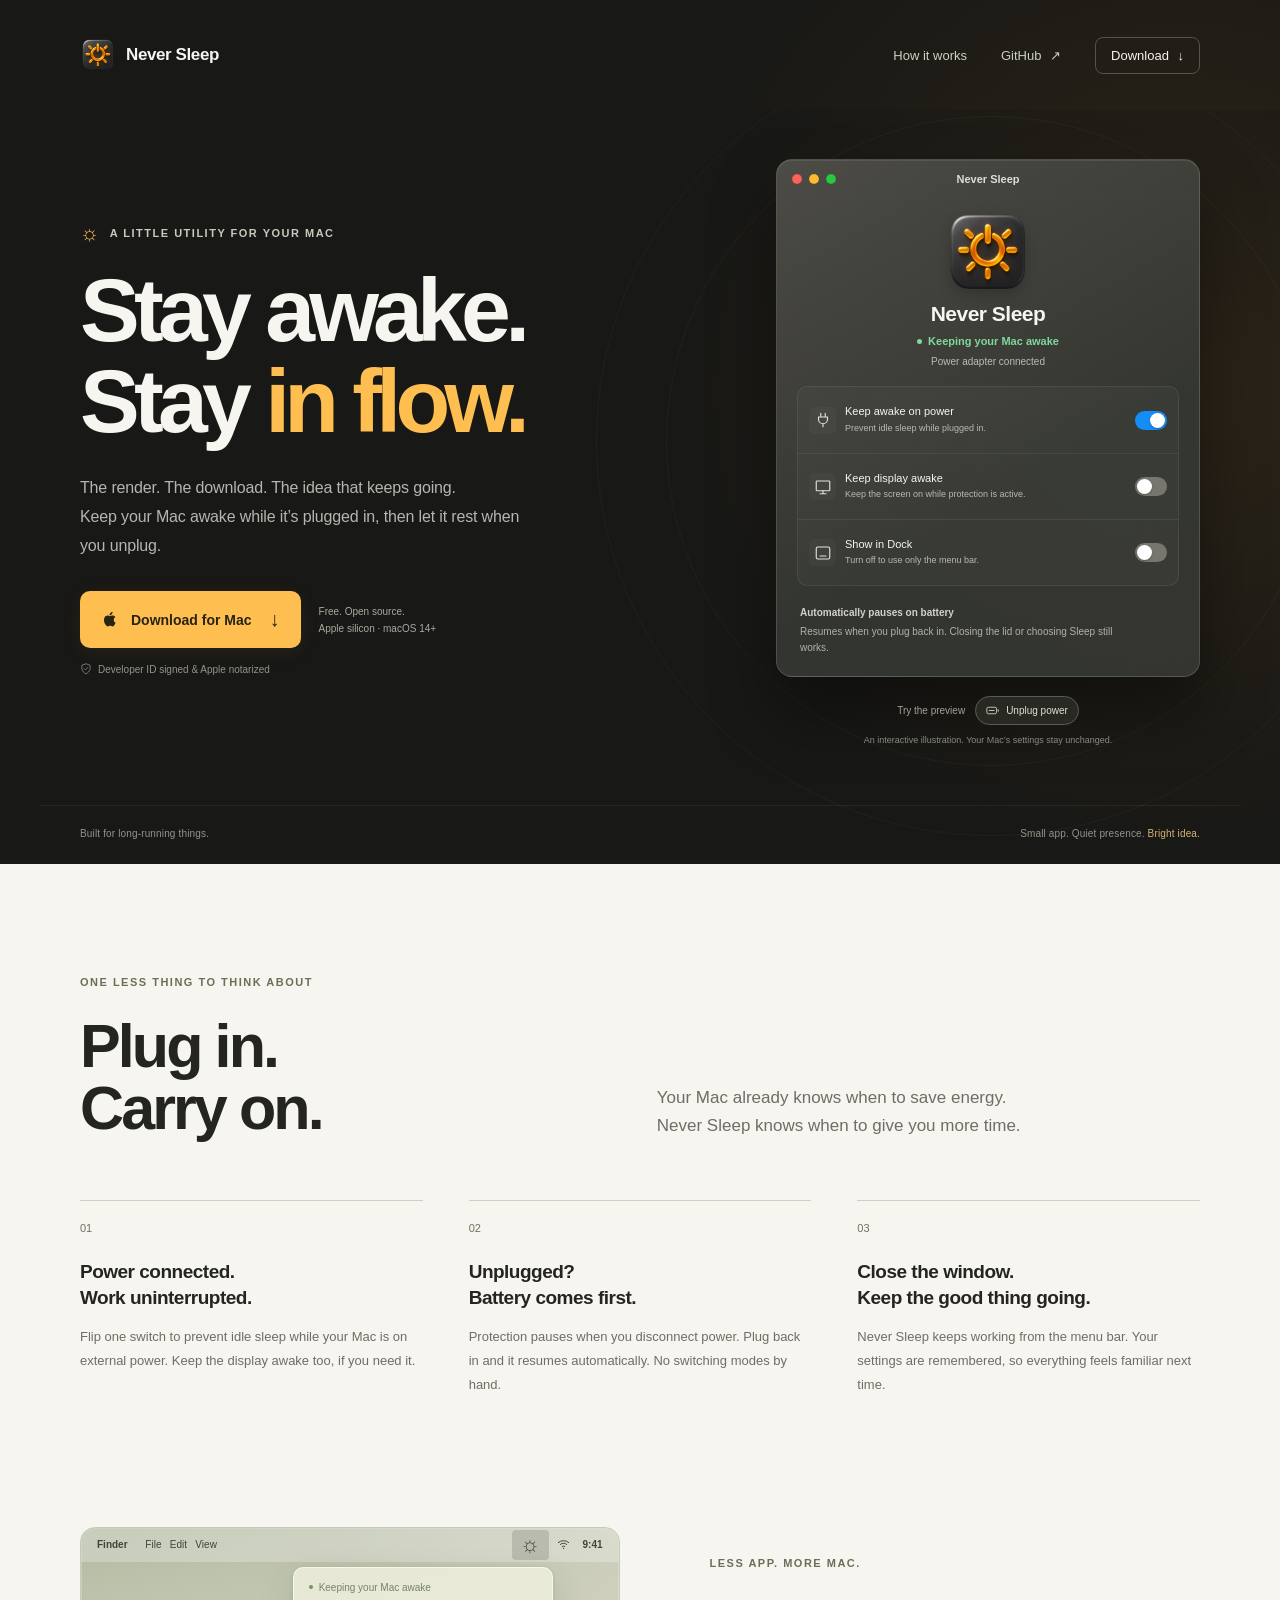
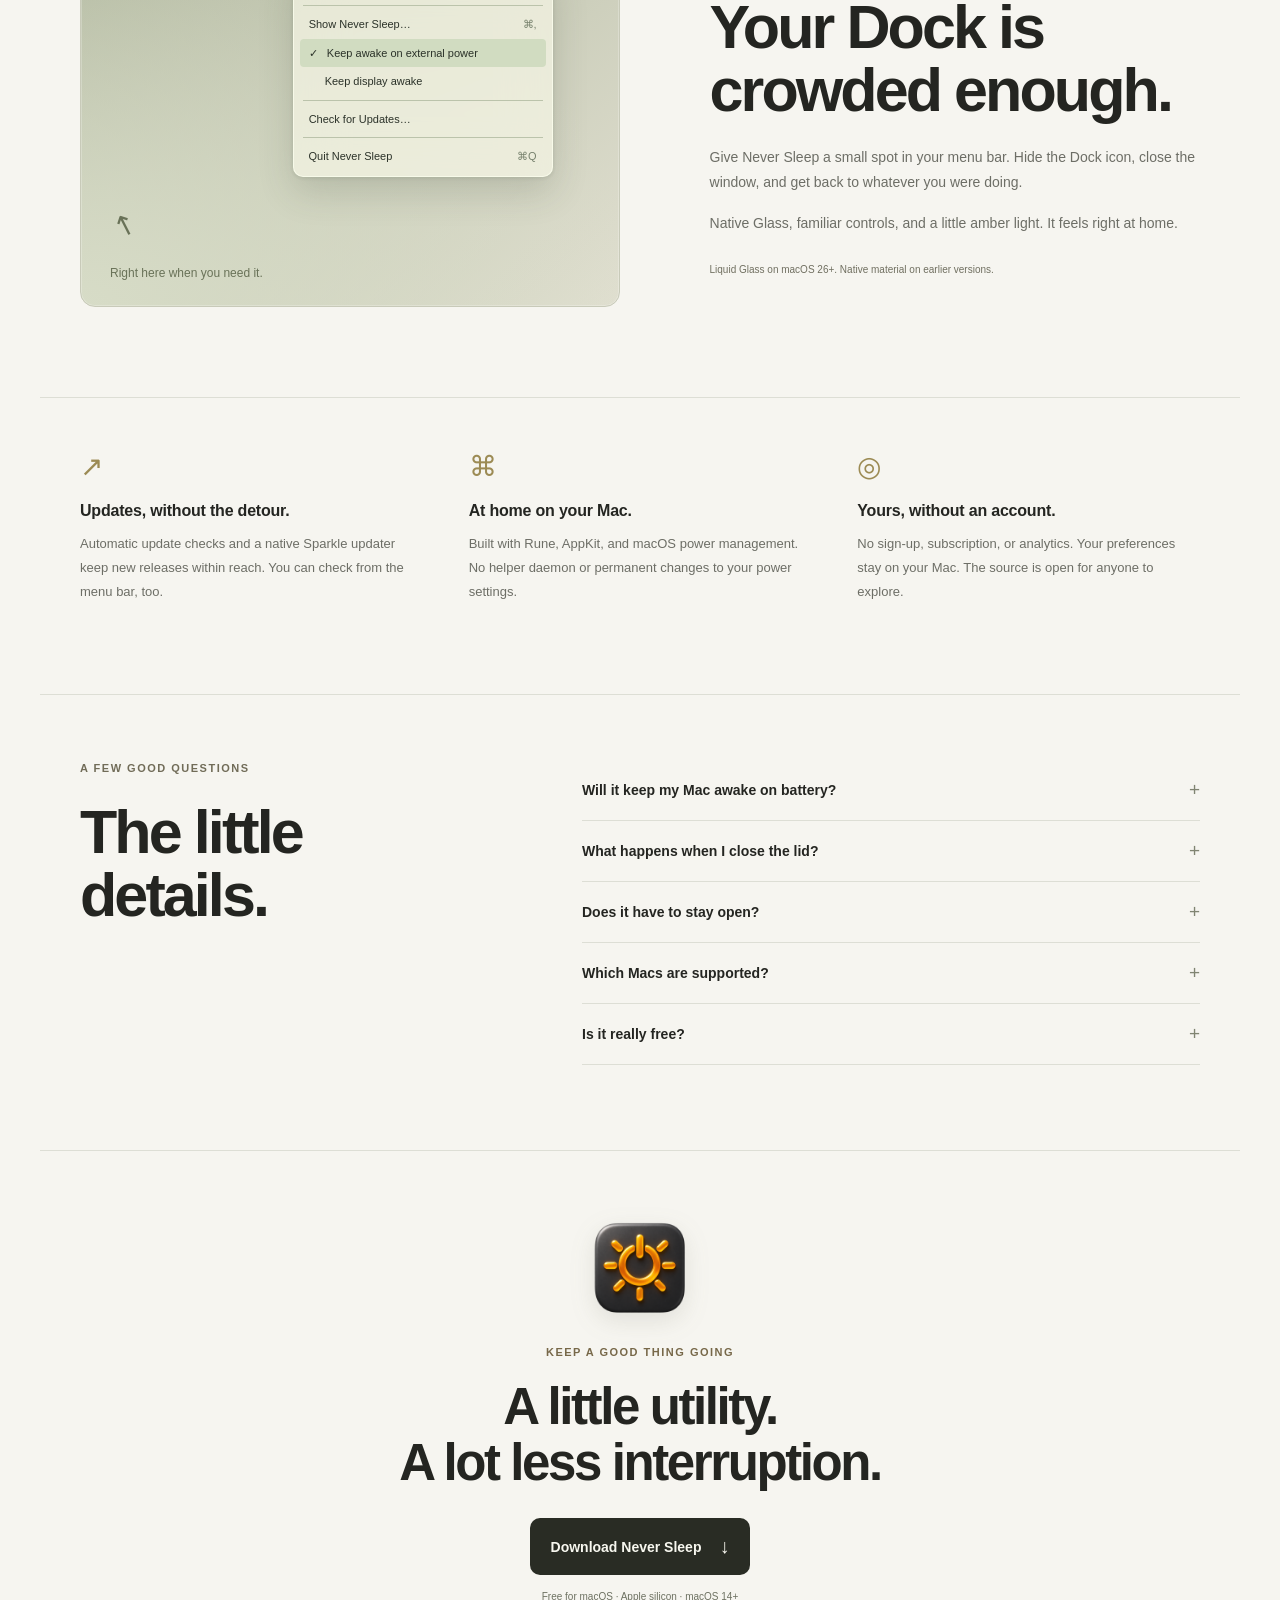
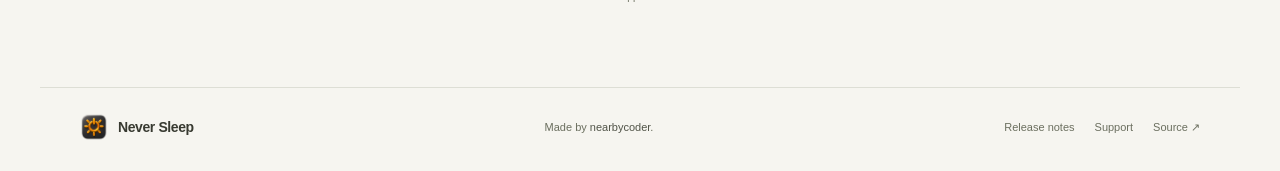
==== docs/index.html @ d2ab1c74 "Build Never Sleep with native updates, release tooling, and GitHub Pages" ====
<!doctype html>
<html lang="en">
<head>
  <meta charset="utf-8">
  <meta name="viewport" content="width=device-width, initial-scale=1">
  <meta name="theme-color" content="#181816">
  <title>Never Sleep — Keep your Mac awake. Stay in flow.</title>
  <meta name="description" content="A little macOS utility for uninterrupted work. Keep your Mac awake while plugged in, tuck it into the menu bar, and let your battery rest when you unplug. Free and open source.">
  <link rel="canonical" href="https://nearbycoder.github.io/never-sleep/">
  <meta property="og:type" content="website">
  <meta property="og:title" content="Never Sleep — A little utility. A lot less interruption.">
  <meta property="og:description" content="Keep your Mac awake on power. Native Glass, a quiet menu bar presence, and no account required. Free and open source.">
  <meta property="og:url" content="https://nearbycoder.github.io/never-sleep/">
  <meta property="og:image" content="https://nearbycoder.github.io/never-sleep/assets/app-icon.png">
  <meta name="twitter:card" content="summary">
  <link rel="icon" type="image/png" href="assets/favicon.png">
  <link rel="stylesheet" href="styles.css">
  <script src="app.js" defer></script>
</head>
<body>
  <a class="skip-link" href="#main">Skip to content</a>
  <div class="dark-stage">
    <header class="site-header wrap">
      <a class="brand" href="./" aria-label="Never Sleep home"><img src="assets/favicon.png" width="36" height="36" alt=""><span>Never Sleep</span></a>
      <nav aria-label="Main navigation">
        <a href="#how-it-works">How it works</a>
        <a href="https://github.com/nearbycoder/never-sleep">GitHub <span aria-hidden="true">↗</span></a>
        <a class="nav-download" href="https://github.com/nearbycoder/never-sleep/releases/latest/download/Never-Sleep.dmg">Download <span aria-hidden="true">↓</span></a>
      </nav>
    </header>

  </div>
  <main id="main">
    <div class="dark-stage">
      <section class="hero wrap" aria-labelledby="hero-title">
        <div class="hero-copy">
          <p class="eyebrow"><span class="tiny-sun" aria-hidden="true">☼</span> A little utility for your Mac</p>
          <h1 id="hero-title">Stay awake.<br>Stay <span>in flow.</span></h1>
          <p class="hero-description">The render. The download. The idea that keeps going.<br class="desktop-break"> Keep your Mac awake while it’s plugged in, then let it rest when you unplug.</p>
          <div class="hero-actions">
            <a class="button button-amber" href="https://github.com/nearbycoder/never-sleep/releases/latest/download/Never-Sleep.dmg"><svg viewBox="0 0 24 24" fill="currentColor" aria-hidden="true"><path d="M16.4 12.5c0-2 1.6-3 1.7-3.1-.9-1.3-2.2-1.5-2.7-1.5-1.2-.1-2.3.7-2.9.7-.6 0-1.5-.7-2.5-.7-1.3 0-2.5.8-3.2 1.9-1.3 2.3-.3 5.7 1 7.5.6.9 1.3 1.9 2.3 1.9.9 0 1.3-.6 2.5-.6s1.5.6 2.5.6 1.6-.9 2.2-1.8c.7-1 1-2 1-2.1-.1 0-1.9-.7-1.9-2.8zM14.4 6.6c.5-.6.9-1.5.8-2.4-.8 0-1.8.6-2.4 1.2-.5.5-.9 1.4-.8 2.2.9.1 1.8-.4 2.4-1z"/></svg>Download for Mac <span aria-hidden="true">↓</span></a>
            <span class="download-note">Free. Open source.<br>Apple silicon · macOS 14+</span>
          </div>
          <p class="signed-note"><svg viewBox="0 0 16 16" fill="none" aria-hidden="true"><path d="m8 1 5.5 2v4.4c0 3.3-3.6 6.1-5.5 7.1-1.9-1-5.5-3.8-5.5-7.1V3L8 1Z" stroke="currentColor"/><path d="m5.5 7.5 1.7 1.7 3.3-3.4" stroke="currentColor" stroke-linecap="round" stroke-linejoin="round"/></svg>Developer ID signed &amp; Apple notarized</p>
        </div>

        <div class="hero-visual">
          <div class="orbit orbit-one" aria-hidden="true"></div><div class="orbit orbit-two" aria-hidden="true"></div>
          <div class="app-window" aria-label="Interactive preview of Never Sleep settings">
            <div class="window-title"><span class="traffic-lights" aria-hidden="true"><i></i><i></i><i></i></span><span>Never Sleep</span></div>
            <div class="window-body">
              <img class="preview-icon" src="assets/app-icon.png" width="92" height="92" alt="Never Sleep’s amber sun and power icon">
              <p class="app-name">Never Sleep</p>
              <p class="app-status" id="preview-status"><span></span>Keeping your Mac awake</p>
              <p class="power-source" id="preview-source">Power adapter connected</p>
              <div class="settings-group">
                <div class="setting-row"><span class="setting-symbol" aria-hidden="true"><svg viewBox="0 0 24 24"><path d="M9 3v5m6-5v5M6 8h12v3a6 6 0 0 1-6 6v4m-6-13v3a6 6 0 0 0 6 6"/></svg></span><span class="setting-copy"><strong id="awake-label">Keep awake on power</strong><small>Prevent idle sleep while plugged in.</small></span><button class="switch" type="button" role="switch" aria-checked="true" aria-labelledby="awake-label" id="awake-switch"><span></span></button></div>
                <div class="setting-row"><span class="setting-symbol" aria-hidden="true"><svg viewBox="0 0 24 24"><rect x="3" y="4" width="18" height="13" rx="1"/><path d="M12 17v4m-4 0h8"/></svg></span><span class="setting-copy"><strong id="display-label">Keep display awake</strong><small>Keep the screen on while protection is active.</small></span><button class="switch" type="button" role="switch" aria-checked="false" aria-labelledby="display-label" id="display-switch"><span></span></button></div>
                <div class="setting-row"><span class="setting-symbol" aria-hidden="true"><svg viewBox="0 0 24 24"><rect x="3" y="4" width="18" height="16" rx="2"/><path d="M8 16h8"/></svg></span><span class="setting-copy"><strong id="dock-label">Show in Dock</strong><small>Turn off to use only the menu bar.</small></span><button class="switch" type="button" role="switch" aria-checked="false" aria-labelledby="dock-label" id="dock-switch"><span></span></button></div>
              </div>
              <div class="app-footnote"><strong>Automatically pauses on battery</strong><p>Resumes when you plug back in. Closing the lid or choosing Sleep still works.</p></div>
            </div>
          </div>
          <div class="preview-controls"><span>Try the preview</span><button id="power-preview" type="button" aria-pressed="false"><svg viewBox="0 0 16 16" fill="none" aria-hidden="true"><rect x="1" y="4" width="12" height="8" rx="2" stroke="currentColor"/><path d="M15 7v2M4 8h6" stroke="currentColor" stroke-linecap="round"/></svg><span>Unplug power</span></button></div>
          <p class="preview-disclaimer">An interactive illustration. Your Mac’s settings stay unchanged.</p>
          <span class="sr-only" aria-live="polite" id="preview-announcement"></span>
        </div>
      </section>
      <div class="hero-bottom wrap"><span>Built for long-running things.</span><span>Small app. Quiet presence. <span class="amber-text">Bright idea.</span></span></div>
  </div>

  <div class="light-stage">
      <section class="how-section wrap" id="how-it-works" aria-labelledby="how-title">
        <div class="section-heading"><p class="eyebrow">One less thing to think about</p><h2 id="how-title">Plug in.<br>Carry on.</h2><p>Your Mac already knows when to save energy.<br>Never Sleep knows when to give you more time.</p></div>
        <div class="steps">
          <article><span class="step-number">01</span><h3>Power connected.<br>Work uninterrupted.</h3><p>Flip one switch to prevent idle sleep while your Mac is on external power. Keep the display awake too, if you need it.</p></article>
          <article><span class="step-number">02</span><h3>Unplugged?<br>Battery comes first.</h3><p>Protection pauses when you disconnect power. Plug back in and it resumes automatically. No switching modes by hand.</p></article>
          <article><span class="step-number">03</span><h3>Close the window.<br>Keep the good thing going.</h3><p>Never Sleep keeps working from the menu bar. Your settings are remembered, so everything feels familiar next time.</p></article>
        </div>
      </section>

      <section class="menu-section wrap" aria-labelledby="menu-title">
        <div class="menu-illustration" aria-label="Illustration of Never Sleep in the macOS menu bar">
          <div class="desktop-top"><span class="desktop-title">Finder <span>File &nbsp; Edit &nbsp; View</span></span><span class="desktop-right"><span class="menu-sun">☼</span><svg viewBox="0 0 20 16" fill="none" aria-hidden="true"><path d="M2 5a12 12 0 0 1 16 0M5 8a7 7 0 0 1 10 0M8 11a3 3 0 0 1 4 0" stroke="currentColor" stroke-width="1.5" stroke-linecap="round"/><circle cx="10" cy="14" r="1" fill="currentColor"/></svg><span>9:41</span></span></div>
          <div class="menu-popover"><div class="menu-status"><i></i>Keeping your Mac awake</div><div class="menu-divider"></div><div>Show Never Sleep… <span>⌘,</span></div><div class="menu-checked">✓ &nbsp; Keep awake on external power</div><div class="menu-indent">Keep display awake</div><div class="menu-divider"></div><div>Check for Updates…</div><div class="menu-divider"></div><div>Quit Never Sleep <span>⌘Q</span></div></div>
          <div class="desktop-caption"><span aria-hidden="true">↖</span>Right here when you need it.</div>
        </div>
        <div class="menu-copy"><p class="eyebrow">Less app. More Mac.</p><h2 id="menu-title">Your Dock is<br>crowded enough.</h2><p>Give Never Sleep a small spot in your menu bar. Hide the Dock icon, close the window, and get back to whatever you were doing.</p><p>Native Glass, familiar controls, and a little amber light. It feels right at home.</p><span class="small-detail">Liquid Glass on macOS 26+. Native material on earlier versions.</span></div>
      </section>

      <section class="principles wrap" aria-label="Designed to be simple">
        <article><span aria-hidden="true">↗</span><h3>Updates, without the detour.</h3><p>Automatic update checks and a native Sparkle updater keep new releases within reach. You can check from the menu bar, too.</p></article>
        <article><span aria-hidden="true">⌘</span><h3>At home on your Mac.</h3><p>Built with Rune, AppKit, and macOS power management. No helper daemon or permanent changes to your power settings.</p></article>
        <article><span aria-hidden="true">◎</span><h3>Yours, without an account.</h3><p>No sign-up, subscription, or analytics. Your preferences stay on your Mac. The source is open for anyone to explore.</p></article>
      </section>

      <section class="faq-section wrap" aria-labelledby="faq-title"><div><p class="eyebrow">A few good questions</p><h2 id="faq-title">The little<br>details.</h2></div><div class="faq-list">
        <details><summary>Will it keep my Mac awake on battery?</summary><p>No. Never Sleep prevents idle sleep only while macOS reports external power. Protection pauses on battery and resumes when you plug back in.</p></details>
        <details><summary>What happens when I close the lid?</summary><p>Closing the lid, choosing Sleep, and emergency system sleep still follow normal macOS behavior. Never Sleep is designed to prevent automatic idle sleep, and it doesn’t disable screen locking.</p></details>
        <details><summary>Does it have to stay open?</summary><p>The app needs to be running, but its window can stay closed. The menu bar icon gives you quick access to your settings. Quitting releases all sleep protection. Launch at login is not currently registered automatically.</p></details>
        <details><summary>Which Macs are supported?</summary><p>The download is built for Apple silicon Macs running macOS 14 or later. Liquid Glass is available on macOS 26 and later, with native material on earlier versions. Reduce Transparency is respected.</p></details>
        <details><summary>Is it really free?</summary><p>Yes. Never Sleep is free and open source under the MIT license. <a href="https://github.com/nearbycoder/never-sleep">Read the code, report an issue, or help make it better on GitHub.</a></p></details>
      </div></section>

      <section class="closing wrap" aria-labelledby="closing-title"><img src="assets/app-icon.png" width="104" height="104" alt="" loading="lazy"><p class="eyebrow">Keep a good thing going</p><h2 id="closing-title">A little utility.<br>A lot less interruption.</h2><a class="button button-dark" href="https://github.com/nearbycoder/never-sleep/releases/latest/download/Never-Sleep.dmg">Download Never Sleep <span aria-hidden="true">↓</span></a><p class="closing-meta">Free for macOS · Apple silicon · macOS 14+</p></section>
  </div>
  </main>
    <footer class="site-footer wrap"><a class="brand" href="./"><img src="assets/favicon.png" width="28" height="28" alt=""><span>Never Sleep</span></a><span>Made by <a href="https://github.com/nearbycoder">nearbycoder</a>.</span><nav aria-label="Footer navigation"><a href="https://github.com/nearbycoder/never-sleep/releases">Release notes</a><a href="https://github.com/nearbycoder/never-sleep/issues">Support</a><a href="https://github.com/nearbycoder/never-sleep">Source ↗</a></nav></footer>
</body>
</html>
---- docs/styles.css ----
:root{color-scheme:light;--amber:#ffbf50;--ink:#242521;--muted:#6d6e66;--cream:#f6f5f0;--line:#ddded5;--font:-apple-system,BlinkMacSystemFont,"Segoe UI",sans-serif;font-family:var(--font);font-synthesis:none;text-rendering:optimizeLegibility;-webkit-font-smoothing:antialiased}*{box-sizing:border-box}body{margin:0;background:var(--cream);color:var(--ink)}a{color:inherit;text-decoration:none}button{font:inherit}button,a,summary{-webkit-tap-highlight-color:transparent}a:focus-visible,button:focus-visible,summary:focus-visible{outline:3px solid #d98b17;outline-offset:6px}img{max-width:100%;height:auto}svg{display:block}button{cursor:pointer}::selection{background:#f4bf67;color:#1d1d1a}.wrap{max-width:1200px;margin:0 auto;padding:0 40px}.dark-stage{position:relative;overflow:hidden;background:#181816;color:#f7f5f0}.dark-stage::before{content:"";position:absolute;inset:-220px -450px auto auto;width:1100px;height:1000px;background:radial-gradient(ellipse,rgba(161,106,32,.14),transparent 65%);pointer-events:none}.site-header{height:110px;display:flex;align-items:center;justify-content:space-between;position:relative;z-index:1}.brand{display:inline-flex;align-items:center;gap:10px;font-size:17px;font-weight:650;letter-spacing:-.4px}.brand img{flex-shrink:0}.site-header nav{display:flex;align-items:center;gap:34px;font-size:13px;font-weight:500;color:#cecec5}.site-header nav a:hover{color:#fff}.site-header nav a span{margin-left:5px}.site-header .nav-download{border:1px solid #54544b;padding:10px 15px;border-radius:8px;color:#f7f5f0}.hero{display:grid;grid-template-columns:1.03fr 1fr;align-items:center;gap:54px;min-height:680px;padding-top:45px;padding-bottom:60px;position:relative}.eyebrow{font-size:11px;font-weight:650;letter-spacing:1.5px;text-transform:uppercase;line-height:1.6;margin:0 0 23px}.hero .eyebrow{color:#c9c8bb;display:flex;gap:9px;align-items:center}.tiny-sun{color:var(--amber);font-size:21px;line-height:16px}.hero h1{font-size:clamp(65px,7vw,91px);font-weight:580;letter-spacing:-5.8px;line-height:1.01;margin:0 0 28px}.hero h1>span{color:var(--amber)}.hero-description{color:#b5b6ad;max-width:460px;font-size:16px;line-height:1.8;letter-spacing:-.15px;margin:0 0 31px}.hero-actions{display:flex;align-items:center;gap:18px}.button{display:inline-flex;align-items:center;justify-content:center;gap:10px;padding:17px 21px;border-radius:10px;font-size:14px;font-weight:650;transition:transform .18s,background .18s;white-space:nowrap}.button:hover{transform:translateY(-2px)}.button svg{width:23px;height:23px;margin:-4px 0 -3px -3px}.button>span:last-child{font-size:20px;font-weight:400;margin-left:8px}.button-amber{background:var(--amber);color:#282315;box-shadow:0 4px 20px #e19d2012}.button-amber:hover{background:#ffd281}.download-note{font-size:10px;line-height:1.7;color:#aaa99e}.signed-note{font-size:10px;color:#929388;display:flex;gap:6px;align-items:center;margin:15px 0 0}.signed-note svg{width:12px;height:12px}.hero-visual{position:relative;width:100%;max-width:424px;justify-self:end;padding-top:4px}.orbit{position:absolute;pointer-events:none;border:1px solid #ad874713;border-radius:50%;width:650px;height:650px;top:-39px;left:-110px}.orbit-two{width:790px;height:790px;top:-109px;left:-180px}.app-window{position:relative;background:linear-gradient(150deg,#53524ce0,#363833e8 62%);border:1px solid #8b898052;border-radius:16px;box-shadow:0 36px 65px #0006,0 1px 0 #ffffff16 inset;backdrop-filter:blur(30px);-webkit-backdrop-filter:blur(30px);overflow:hidden;color:#f5f5f2}.window-title{height:39px;display:flex;align-items:center;justify-content:center;position:relative;color:#deded8;font-size:11px;font-weight:600;border-bottom:1px solid #ffffff04}.traffic-lights{position:absolute;left:15px;display:flex;gap:7px}.traffic-lights i{width:10px;height:10px;border-radius:50%;background:#ff6059;box-shadow:0 0 0 .5px #0002 inset}.traffic-lights i:nth-child(2){background:#ffbd2e}.traffic-lights i:nth-child(3){background:#28c840}.window-body{padding:10px 20px 21px;text-align:center}.preview-icon{width:86px;height:86px;display:block;margin:0 auto 7px;filter:drop-shadow(0 5px 7px #0003)}.app-name{font-size:21px;letter-spacing:-.5px;font-weight:650;margin:0 0 8px}.app-status{margin:0 0 8px;font-size:11px;font-weight:550;color:#80d99c;display:flex;align-items:center;justify-content:center;gap:6px;min-height:14px}.app-status>span{width:5px;height:5px;border-radius:50%;background:currentColor}.app-status.paused{color:#b7b9af}.power-source{font-size:10px;color:#bbbbb4;margin:0 0 19px}.settings-group{border:1px solid #ffffff12;border-radius:10px;background:#ffffff07;text-align:left;overflow:hidden}.setting-row{display:flex;align-items:center;gap:9px;padding:13px 11px;min-height:66px}.setting-row+.setting-row{border-top:1px solid #ffffff12}.setting-symbol{flex-shrink:0;width:27px;height:27px;background:#ffffff07;border-radius:6px;display:flex;align-items:center;justify-content:center}.setting-symbol svg{width:18px;height:18px;fill:none;stroke:#e3e3db;stroke-width:1.5;stroke-linecap:round;stroke-linejoin:round}.setting-copy{flex:1;min-width:0}.setting-copy strong{display:block;font-size:11px;font-weight:500;line-height:1.4}.setting-copy small{display:block;font-size:9px;line-height:1.55;color:#b8b9b0;margin-top:2px}.switch{border:none;padding:0;width:32px;min-width:32px;height:19px;position:relative;background:#76766e;border-radius:30px;transition:background .2s}.switch[aria-checked="true"]{background:#148df6}.switch>span{position:absolute;top:2px;left:2px;width:15px;height:15px;border-radius:50%;background:#fff;box-shadow:0 1px 2px #0004;transition:transform .2s}.switch[aria-checked="true"]>span{transform:translateX(13px)}.switch::after{content:"";position:absolute;inset:-9px -5px}.app-footnote{text-align:left;margin:16px 3px 0}.app-footnote strong{font-size:10px;font-weight:550;color:#d2d3ca}.app-footnote p{font-size:10px;line-height:1.55;color:#b1b2a8;margin:4px 0 0;max-width:340px}.preview-controls{position:relative;display:flex;justify-content:center;align-items:center;gap:10px;margin-top:19px;font-size:10px;color:#a1a298}.preview-controls button{border:1px solid #5c5d50;background:#272922;border-radius:30px;color:#e2dfd2;padding:7px 10px;display:flex;align-items:center;gap:7px;font-size:10px}.preview-controls button:hover{background:#3b3d32}.preview-controls svg{width:13px;height:13px}.preview-disclaimer{text-align:center;font-size:9px;color:#888b7e;margin:10px 0 0;position:relative}.hero-bottom{display:flex;justify-content:space-between;position:relative;border-top:1px solid #ffffff10;padding-top:22px;padding-bottom:25px;font-size:10px;letter-spacing:.15px;color:#93958a}.amber-text{color:#d4b375}.light-stage{background:var(--cream)}h2{font-size:clamp(40px,5.2vw,61px);font-weight:550;line-height:1.03;letter-spacing:-2.9px;margin:0 0 23px}h3{font-size:19px;font-weight:600;line-height:1.35;letter-spacing:-.5px;margin:0 0 14px}.how-section{padding-top:110px;padding-bottom:95px}.section-heading{position:relative}.section-heading .eyebrow,.menu-copy .eyebrow,.faq-section .eyebrow{color:#716c58}.section-heading>p:last-child{font-size:17px;line-height:1.65;color:var(--muted);position:absolute;left:51.5%;bottom:0;margin:0}.steps{display:grid;grid-template-columns:repeat(3,1fr);gap:46px;margin-top:60px}.steps article{border-top:1px solid #cfd0c4;padding-top:21px}.step-number{display:block;font-size:11px;font-variant-numeric:tabular-nums;color:#70705f;margin-bottom:25px}.steps p,.principles p{font-size:13px;line-height:1.85;color:var(--muted);margin:0}.menu-section{display:grid;grid-template-columns:1.1fr 1fr;gap:90px;padding-top:35px;padding-bottom:90px;align-items:center}.menu-illustration{height:380px;position:relative;border:1px solid #c8cab9;border-radius:15px;overflow:hidden;background:radial-gradient(ellipse at 0 100%,#d7dcc7,transparent 75%),linear-gradient(140deg,#b0b79e,#e0dfd0);box-shadow:inset 0 0 0 1px #ffffff3a}.desktop-top{height:34px;background:#ffffff42;display:flex;align-items:center;justify-content:space-between;padding:0 16px;font-size:10px;font-weight:650;color:#3f4634;backdrop-filter:blur(10px)}.desktop-title>span{font-weight:450;margin-left:15px}.desktop-right{display:flex;gap:13px;align-items:center}.desktop-right svg{width:13px;height:13px}.menu-sun{font-size:22px;line-height:1;background:#0002;margin:-8px -5px;padding:4px 8px;border-radius:4px}.menu-popover{position:absolute;top:39px;right:66px;width:260px;padding:6px;background:#f5f6e5b8;backdrop-filter:blur(25px);-webkit-backdrop-filter:blur(25px);border:1px solid #fcfff0b3;box-shadow:0 15px 35px #3f493c30,0 1px 4px #3f493c25;border-radius:10px;color:#2b3229;font-size:11px}.menu-popover>div{padding:7px 9px;line-height:1.3}.menu-popover>div>span{float:right;color:#77816d}.menu-popover .menu-status{font-size:10px;color:#788170;display:flex;gap:6px;align-items:center}.menu-status i{width:4px;height:4px;background:#71955d;border-radius:50%}.menu-popover .menu-divider{padding:0;margin:4px 3px;height:1px;background:#bbc3ab}.menu-popover .menu-checked{background:#d1dcc1;border-radius:4px;margin-top:1px}.menu-popover .menu-indent{padding-left:25px}.desktop-caption{position:absolute;bottom:26px;left:29px;color:#697258;font-size:12px}.desktop-caption>span{display:block;font-size:28px;margin-bottom:5px;transform:rotate(18deg)}.menu-copy>p:not(.eyebrow){font-size:14px;line-height:1.8;color:var(--muted);margin:0 0 16px}.small-detail{font-size:10px;line-height:1.7;display:block;color:#706f60;margin-top:25px}.principles{display:grid;grid-template-columns:repeat(3,1fr);gap:46px;padding-top:55px;padding-bottom:90px;border-top:1px solid var(--line)}.principles article>span{font-size:28px;font-weight:400;display:block;color:#9c8b54;margin-bottom:19px;line-height:1}.principles h3{font-size:16px;letter-spacing:-.2px;margin-bottom:11px}.faq-section{display:grid;grid-template-columns:.8fr 1.2fr;gap:90px;padding-top:65px;padding-bottom:85px;border-top:1px solid var(--line)}.faq-list details{border-bottom:1px solid var(--line)}.faq-list summary{list-style:none;display:flex;justify-content:space-between;gap:20px;font-size:14px;font-weight:550;padding:22px 0;cursor:pointer}.faq-list summary::-webkit-details-marker{display:none}.faq-list summary::after{content:"+";font-weight:400;color:#808472;font-size:19px;line-height:16px}.faq-list details[open] summary::after{content:"−"}.faq-list p{font-size:13px;line-height:1.85;color:var(--muted);margin:0;padding:0 25px 23px 0}.faq-list p a{text-decoration:underline;text-underline-offset:3px}.closing{text-align:center;padding-top:65px;padding-bottom:85px;position:relative;border-top:1px solid var(--line)}.closing>img{width:104px;display:block;margin:0 auto 24px;filter:drop-shadow(0 8px 12px #615f4823)}.closing .eyebrow{color:#776849;margin-bottom:17px}.closing h2{font-size:51px;line-height:1.1;letter-spacing:-2.4px}.button-dark{background:#292c24;color:#f7f7ef;margin-top:4px}.button-dark:hover{background:#454939}.closing-meta{font-size:10px;color:#6d7161;margin:16px 0 0}.site-footer{border-top:1px solid var(--line);display:flex;align-items:center;justify-content:space-between;gap:20px;padding-top:25px;padding-bottom:30px;font-size:11px;color:#6b6f5f}.site-footer .brand{color:#383a31;font-size:14px}.site-footer>span a{color:#515448}.site-footer nav{display:flex;gap:20px}.site-footer a:hover{text-decoration:underline;text-underline-offset:4px}.sr-only,.skip-link:not(:focus){position:absolute;width:1px;height:1px;margin:-1px;padding:0;overflow:hidden;clip:rect(0,0,0,0);white-space:nowrap;border:0}.skip-link:focus{position:fixed;top:12px;left:12px;padding:12px 18px;background:var(--amber);color:var(--ink);z-index:100;border-radius:6px}@media(min-width:1300px){.hero{gap:75px}.hero-visual{max-width:425px}}@media(max-width:1000px){.wrap{padding-left:30px;padding-right:30px}.hero{gap:32px;grid-template-columns:1fr 1fr;padding-top:35px;min-height:650px}.hero h1{font-size:68px;letter-spacing:-4.1px}.hero-actions{flex-direction:column;align-items:flex-start;gap:13px}.download-note br{display:none}.download-note{font-size:10px}.download-note br::after{content:" · "}.hero-description{font-size:14px}.desktop-break{display:none}.window-body{padding:9px 14px 18px}.setting-row{padding:11px 9px;gap:7px}.setting-symbol{width:23px}.setting-copy small{font-size:8px}.menu-section{gap:45px}.menu-popover{right:26px}.steps,.principles{gap:30px}.desktop-title>span{display:none}.faq-section{gap:55px}.site-footer{flex-wrap:wrap}.section-heading>p:last-child{font-size:15px}}@media(max-width:760px){.wrap{padding-left:24px;padding-right:24px}.site-header{height:88px}.site-header nav{gap:19px}.site-header nav>a:first-child{display:none}.site-header .nav-download{padding:8px 11px}.hero{grid-template-columns:1fr;padding-top:35px;padding-bottom:42px;gap:49px;min-height:0}.hero-copy{text-align:center}.hero .eyebrow{justify-content:center}.hero h1{font-size:clamp(60px,11vw,85px);letter-spacing:-4px}.hero-description{max-width:410px;margin:0 auto 26px;font-size:15px}.hero-actions{align-items:center;gap:12px}.download-note br{display:none}.signed-note{justify-content:center;font-size:10px}.hero-visual{justify-self:center;max-width:400px}.window-body{padding:10px 20px 22px}.setting-row{padding:13px 11px;gap:10px}.setting-copy small{font-size:9px}.setting-symbol{width:27px}.hero-bottom{justify-content:center;text-align:center;font-size:10px}.hero-bottom>span:first-child{display:none}.how-section{padding-top:70px;padding-bottom:60px}.section-heading>p:last-child{position:static;font-size:15px;margin:0}.section-heading h2{font-size:48px}.steps{grid-template-columns:1fr;gap:32px;margin-top:37px}.steps article{display:grid;grid-template-columns:28px 1fr;column-gap:15px;padding-top:20px}.step-number{grid-row:1/3;margin-top:5px;margin-bottom:0}.steps article h3{font-size:19px;margin-bottom:10px}.steps article h3 br{display:none}.steps article p{grid-column:2;font-size:13px;max-width:440px}.menu-section{grid-template-columns:1fr;gap:34px;padding-top:16px;padding-bottom:55px}.menu-illustration{height:340px}.menu-copy h2{font-size:44px}.menu-copy .eyebrow{margin-bottom:18px}.menu-copy .small-detail{margin-top:18px}.menu-popover{right:62px;top:40px}.principles{grid-template-columns:1fr;gap:28px;padding-top:35px;padding-bottom:55px}.principles article{display:grid;grid-template-columns:30px 1fr;column-gap:13px}.principles article>span{grid-row:1/3;margin:0;font-size:25px;line-height:1.25}.principles p{grid-column:2;max-width:490px}.faq-section{grid-template-columns:1fr;gap:5px;padding-top:45px;padding-bottom:50px}.faq-section h2{font-size:43px}.faq-section h2 br{display:none}.faq-section .eyebrow{margin-bottom:17px}.faq-list summary{font-size:13px;line-height:1.5}.closing{padding-top:48px;padding-bottom:55px}.closing h2{font-size:39px;letter-spacing:-1.8px}.closing>img{width:90px}.site-footer{display:grid;grid-template-columns:1fr auto;gap:20px}.site-footer nav{grid-column:1/-1;justify-content:center;border-top:1px solid var(--line);padding-top:20px;gap:30px}}@media(max-width:380px){.wrap{padding-left:18px;padding-right:18px}.site-header nav{gap:13px}.site-header nav>a:nth-child(2){display:none}.hero h1{font-size:57px;letter-spacing:-3.5px}.hero-description{font-size:14px}.window-body{padding-left:12px;padding-right:12px}.setting-row{padding-left:8px;padding-right:8px;gap:7px}.setting-copy strong{font-size:10px}.setting-copy small{font-size:8px}.menu-popover{right:15px}.desktop-right{gap:10px}}@media(prefers-reduced-motion:reduce){html{scroll-behavior:auto}*,*::before,*::after{transition:none!important;animation:none!important}.button:hover{transform:none}}@media(prefers-reduced-transparency:reduce){.app-window{background:#3e4039;backdrop-filter:none;-webkit-backdrop-filter:none}.menu-popover{background:#eef1e4;backdrop-filter:none;-webkit-backdrop-filter:none}}
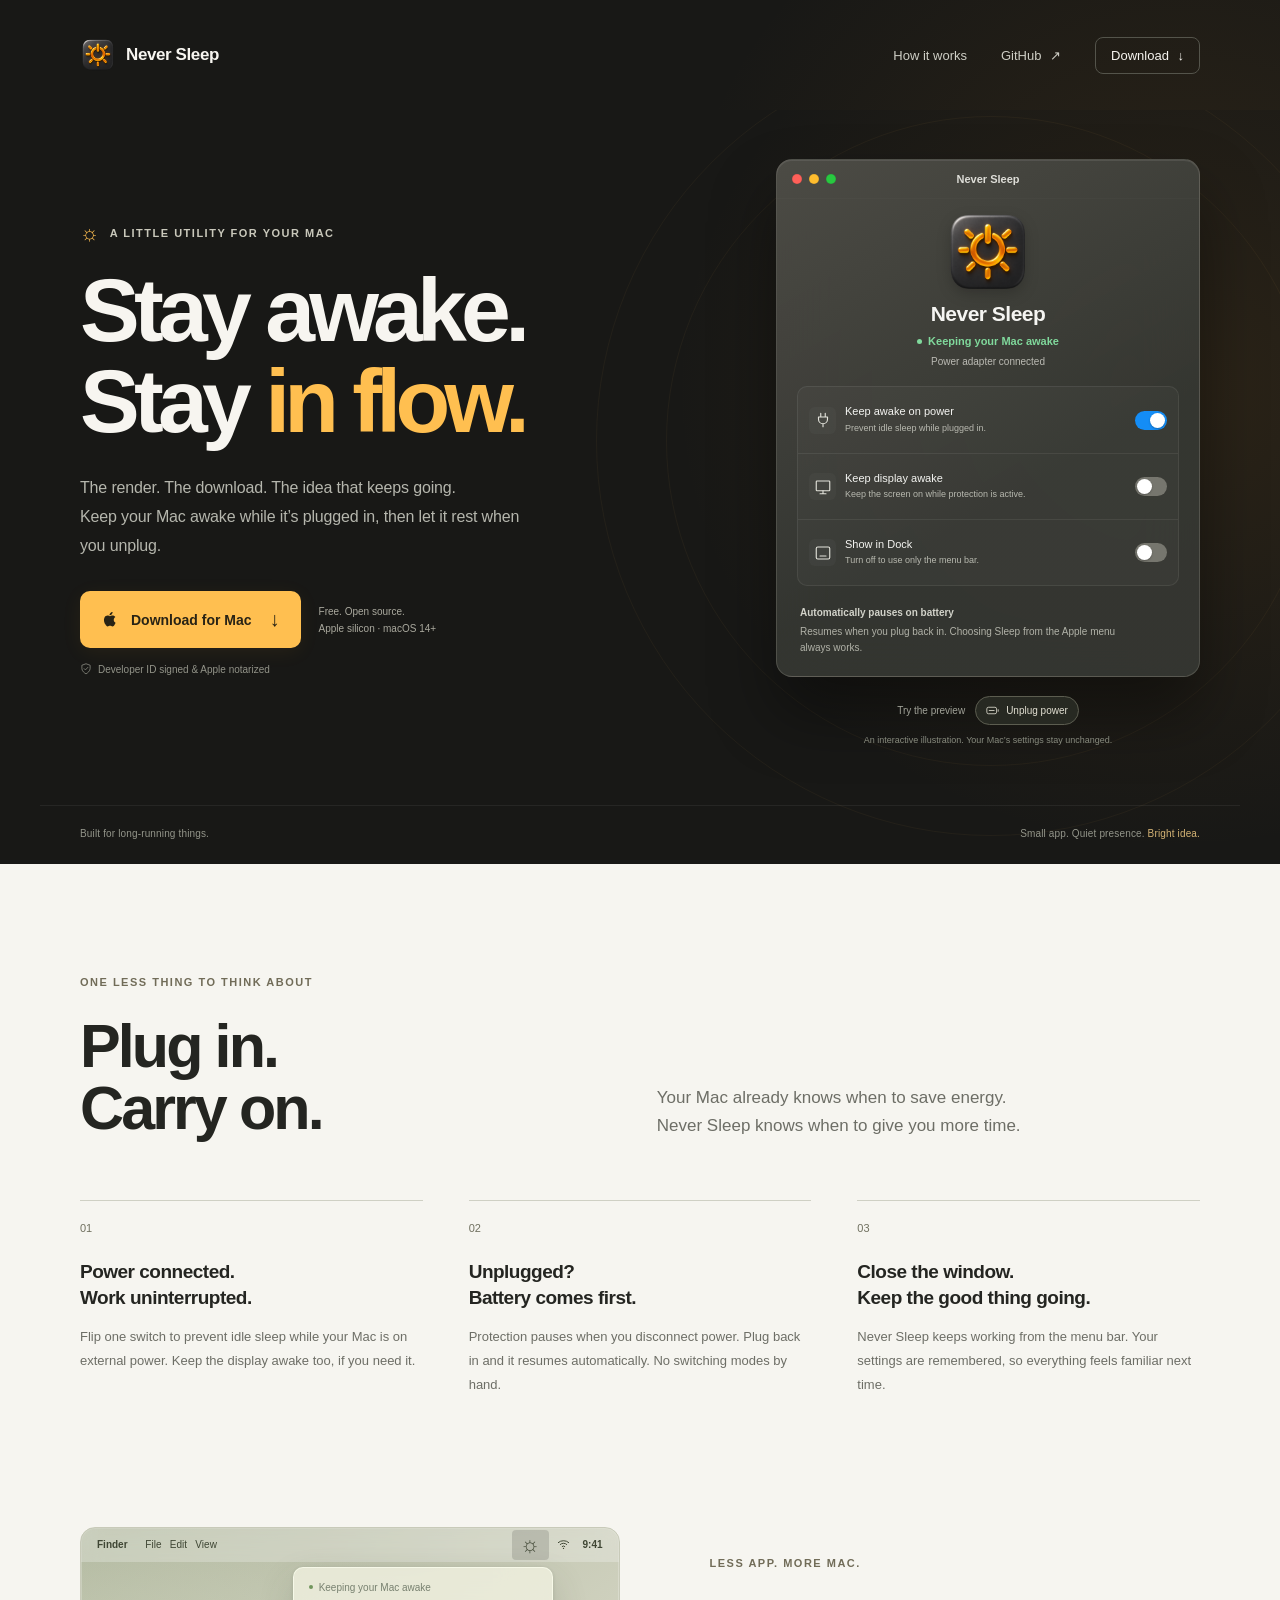
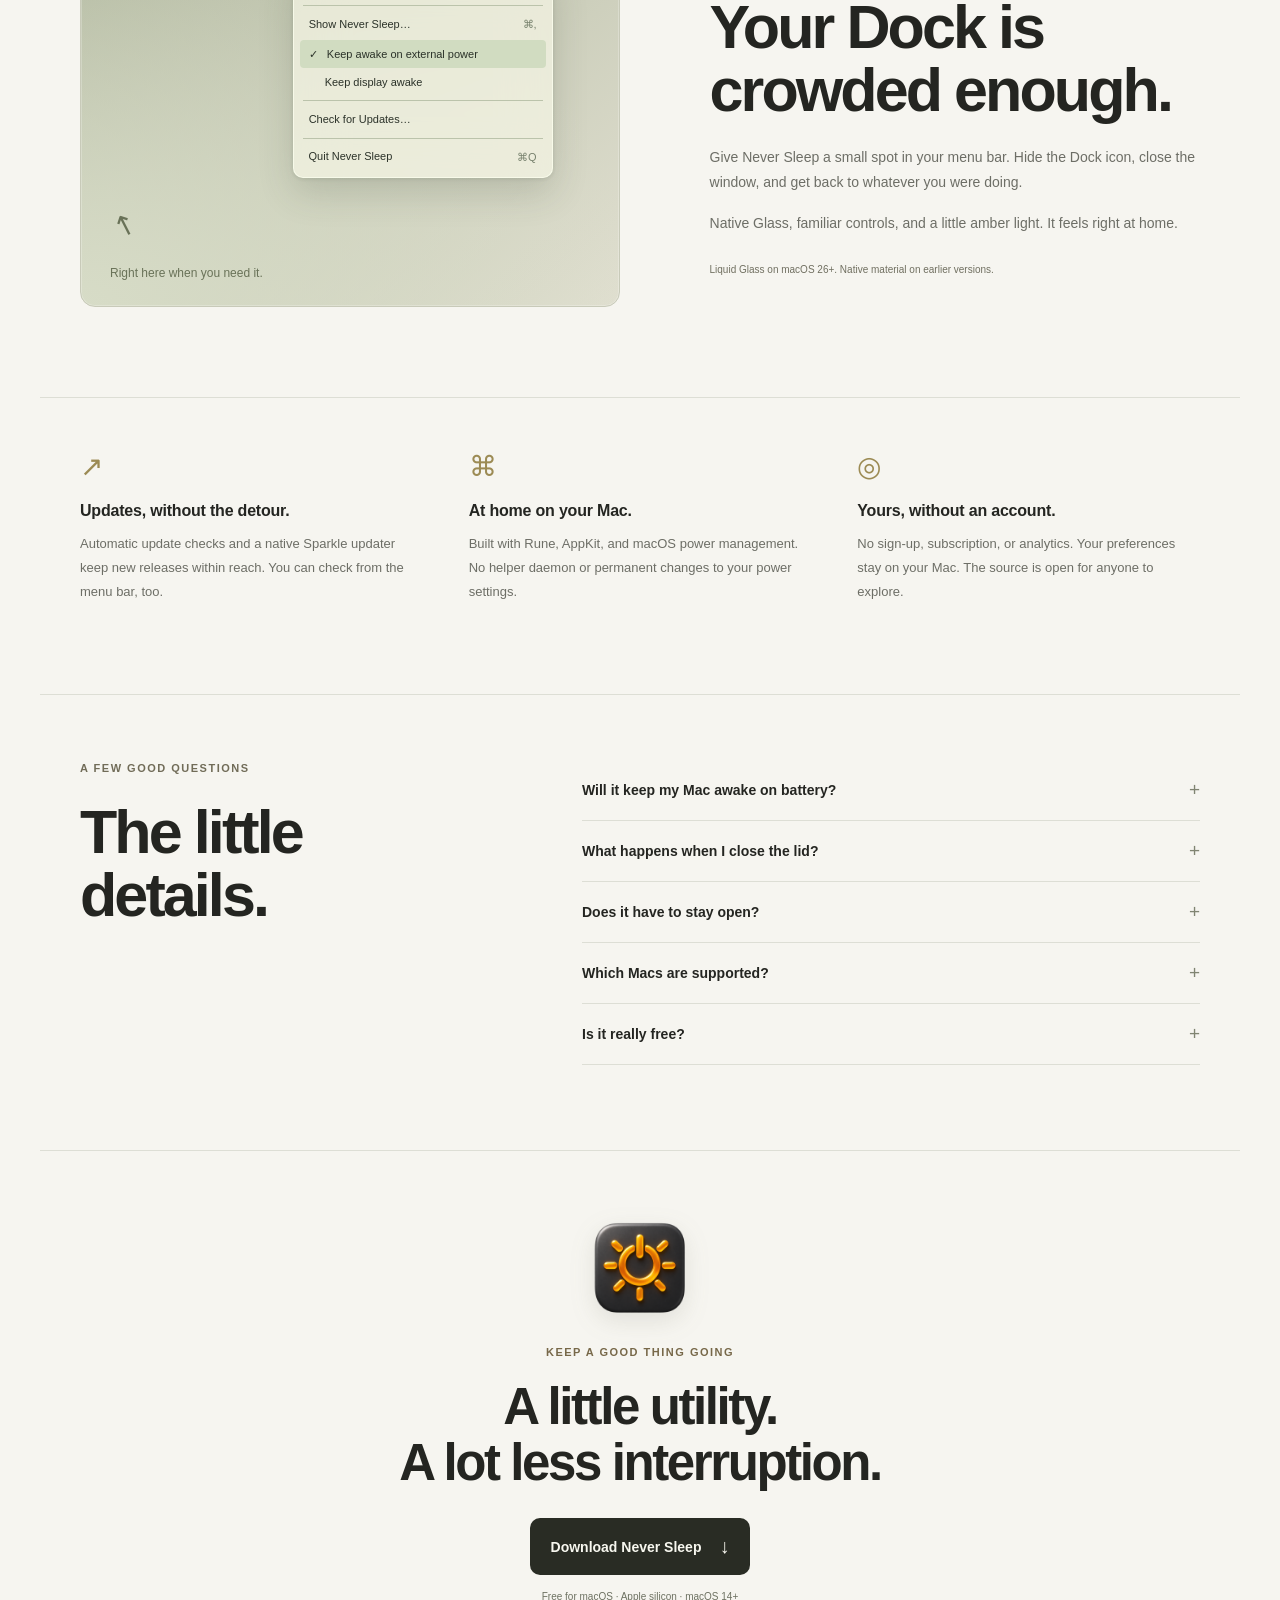
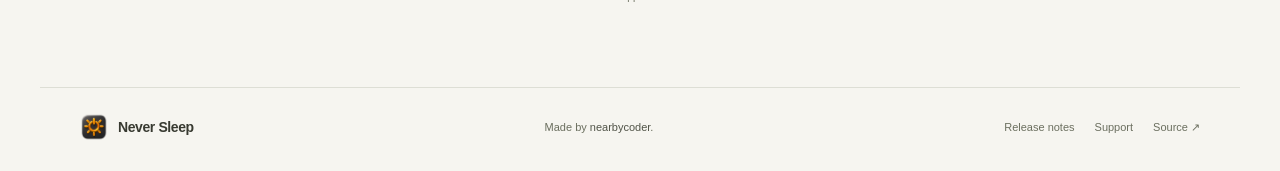
==== commit 55bccf2f: "Keep the Mac awake with the lid closed while on power Power assertions don't stop clamshell sleep, s" ====
--- a/docs/index.html
+++ b/docs/index.html
@@ -58,7 +58,7 @@
                 <div class="setting-row"><span class="setting-symbol" aria-hidden="true"><svg viewBox="0 0 24 24"><rect x="3" y="4" width="18" height="13" rx="1"/><path d="M12 17v4m-4 0h8"/></svg></span><span class="setting-copy"><strong id="display-label">Keep display awake</strong><small>Keep the screen on while protection is active.</small></span><button class="switch" type="button" role="switch" aria-checked="false" aria-labelledby="display-label" id="display-switch"><span></span></button></div>
                 <div class="setting-row"><span class="setting-symbol" aria-hidden="true"><svg viewBox="0 0 24 24"><rect x="3" y="4" width="18" height="16" rx="2"/><path d="M8 16h8"/></svg></span><span class="setting-copy"><strong id="dock-label">Show in Dock</strong><small>Turn off to use only the menu bar.</small></span><button class="switch" type="button" role="switch" aria-checked="false" aria-labelledby="dock-label" id="dock-switch"><span></span></button></div>
               </div>
-              <div class="app-footnote"><strong>Automatically pauses on battery</strong><p>Resumes when you plug back in. Closing the lid or choosing Sleep still works.</p></div>
+              <div class="app-footnote"><strong>Automatically pauses on battery</strong><p>Resumes when you plug back in. Choosing Sleep from the Apple menu always works.</p></div>
             </div>
           </div>
           <div class="preview-controls"><span>Try the preview</span><button id="power-preview" type="button" aria-pressed="false"><svg viewBox="0 0 16 16" fill="none" aria-hidden="true"><rect x="1" y="4" width="12" height="8" rx="2" stroke="currentColor"/><path d="M15 7v2M4 8h6" stroke="currentColor" stroke-linecap="round"/></svg><span>Unplug power</span></button></div>
@@ -96,7 +96,7 @@
 
       <section class="faq-section wrap" aria-labelledby="faq-title"><div><p class="eyebrow">A few good questions</p><h2 id="faq-title">The little<br>details.</h2></div><div class="faq-list">
         <details><summary>Will it keep my Mac awake on battery?</summary><p>No. Never Sleep prevents idle sleep only while macOS reports external power. Protection pauses on battery and resumes when you plug back in.</p></details>
-        <details><summary>What happens when I close the lid?</summary><p>Closing the lid, choosing Sleep, and emergency system sleep still follow normal macOS behavior. Never Sleep is designed to prevent automatic idle sleep, and it doesn’t disable screen locking.</p></details>
+        <details><summary>What happens when I close the lid?</summary><p>While plugged in, your Mac keeps running with the lid closed — handy for downloads, builds, or remote access. Turn off “Keep awake with lid closed” to let the lid put it to sleep. On battery, closing the lid always sleeps as usual. Choosing Sleep still works, and screen locking is unchanged.</p></details>
         <details><summary>Does it have to stay open?</summary><p>The app needs to be running, but its window can stay closed. The menu bar icon gives you quick access to your settings. Quitting releases all sleep protection. Launch at login is not currently registered automatically.</p></details>
         <details><summary>Which Macs are supported?</summary><p>The download is built for Apple silicon Macs running macOS 14 or later. Liquid Glass is available on macOS 26 and later, with native material on earlier versions. Reduce Transparency is respected.</p></details>
         <details><summary>Is it really free?</summary><p>Yes. Never Sleep is free and open source under the MIT license. <a href="https://github.com/nearbycoder/never-sleep">Read the code, report an issue, or help make it better on GitHub.</a></p></details>
